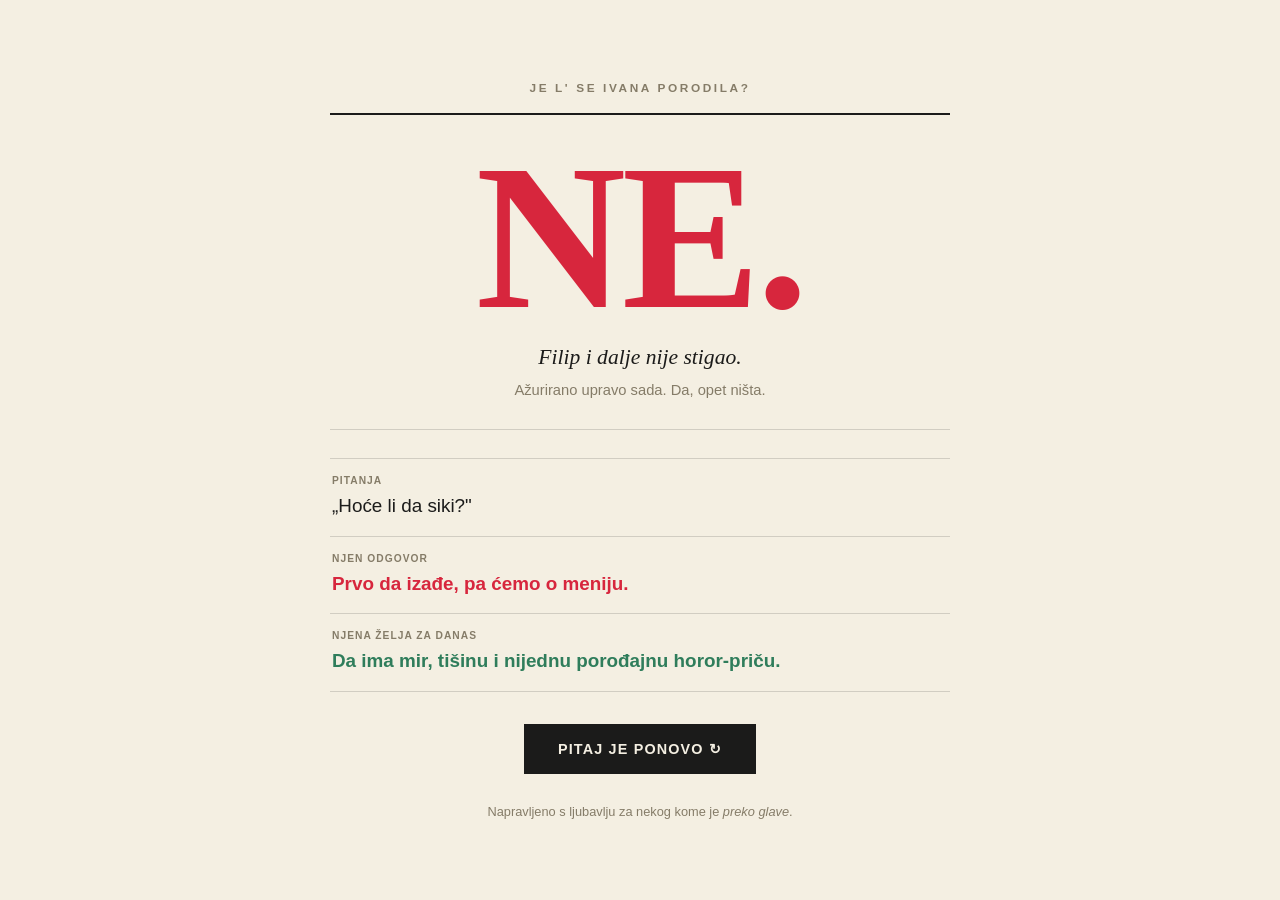
==== index.html @ 2be263d7 "Initial site" ====
<!DOCTYPE html>
<html lang="sr">
<head>
  <meta charset="UTF-8" />
  <meta name="viewport" content="width=device-width, initial-scale=1.0" />
  <title>Je l' se Ivana porodila?</title>
  <meta name="description" content="Zvanični odgovor na najvažnije pitanje današnjice." />

  <!-- Social / OG preview (za slanje na WhatsApp, Viber, itd.) -->
  <meta property="og:type" content="website" />
  <meta property="og:title" content="Je l' se Ivana porodila?" />
  <meta property="og:description" content="Zvanični odgovor na najvažnije pitanje današnjice." />
  <meta property="og:image" content="assets/og/og.png" />
  <meta property="og:image:width" content="1200" />
  <meta property="og:image:height" content="630" />
  <meta name="twitter:card" content="summary_large_image" />
  <meta name="twitter:title" content="Je l' se Ivana porodila?" />
  <meta name="twitter:description" content="Zvanični odgovor na najvažnije pitanje današnjice." />
  <meta name="twitter:image" content="assets/og/og.png" />

  <link rel="icon" href="data:image/svg+xml,<svg xmlns='http://www.w3.org/2000/svg' viewBox='0 0 100 100'><text y='.9em' font-size='90'>🤰</text></svg>" />
  <link rel="stylesheet" href="assets/css/style.css" />
</head>
<body>
  <main class="sheet">
    <p class="kicker">Je l' se Ivana porodila?</p>

    <h1 class="verdict" id="verdict">NE.</h1>

    <p class="subtitle">Filip i dalje nije stigao.</p>
    <p class="status" id="status">…</p>

    <hr class="rule" />

    <dl class="ledger">
      <div class="entry">
        <dt>Pitanja</dt>
        <dd class="text" id="question">…</dd>
      </div>
      <div class="entry">
        <dt>Njen odgovor</dt>
        <dd class="text answer" id="answer">…</dd>
      </div>
      <div class="entry">
        <dt>Njena želja za danas</dt>
        <dd class="text hope" id="hope">…</dd>
      </div>
    </dl>

    <button id="shuffle" class="btn">Pitaj je ponovo &#8635;</button>

    <p class="footer">
      Napravljeno s ljubavlju za nekog kome je <em>preko glave</em>.
    </p>
  </main>

  <script src="assets/js/script.js"></script>
</body>
</html>
---- assets/css/style.css ----
:root {
  --paper: #f4efe2;
  --ink: #1b1b1a;
  --red: #d7263d;
  --green: #2f7d5b;
  --muted: #857c68;
  --rule: rgba(27, 27, 26, 0.16);
}

* { box-sizing: border-box; margin: 0; padding: 0; }

body {
  min-height: 100vh;
  display: grid;
  place-items: center;
  padding: 32px 20px;
  background: var(--paper);
  color: var(--ink);
  font-family: "Helvetica Neue", Helvetica, Arial, sans-serif;
  -webkit-font-smoothing: antialiased;
}

.sheet {
  width: 100%;
  max-width: 620px;
  text-align: center;
}

.kicker {
  text-transform: uppercase;
  letter-spacing: 0.22em;
  font-size: 0.74rem;
  font-weight: 700;
  color: var(--muted);
  padding-bottom: 18px;
  border-bottom: 2px solid var(--ink);
  margin-bottom: 6px;
}

.verdict {
  font-family: Georgia, "Times New Roman", serif;
  font-size: clamp(6rem, 30vw, 13rem);
  line-height: 1;
  font-weight: 700;
  letter-spacing: -0.02em;
  color: var(--red);
  margin: 18px 0 4px;
}

.subtitle {
  font-family: Georgia, "Times New Roman", serif;
  font-style: italic;
  font-size: 1.35rem;
  color: var(--ink);
}

.status {
  font-size: 0.92rem;
  color: var(--muted);
  margin-top: 12px;
  min-height: 1.3em;
}

.rule {
  border: none;
  border-top: 1px solid var(--rule);
  margin: 28px 0;
}

.ledger {
  display: grid;
  gap: 0;
  text-align: left;
}

.entry {
  padding: 16px 2px;
  border-bottom: 1px solid var(--rule);
}
.entry:first-child { border-top: 1px solid var(--rule); }

dt {
  text-transform: uppercase;
  letter-spacing: 0.1em;
  font-size: 0.64rem;
  font-weight: 700;
  color: var(--muted);
  margin-bottom: 7px;
}

.text {
  font-size: 1.18rem;
  line-height: 1.4;
  font-weight: 500;
}
.answer { color: var(--red); font-weight: 600; }
.hope { color: var(--green); font-weight: 600; }

.btn {
  font: inherit;
  font-weight: 700;
  text-transform: uppercase;
  letter-spacing: 0.08em;
  font-size: 0.9rem;
  color: var(--paper);
  background: var(--ink);
  border: 2px solid var(--ink);
  border-radius: 0;
  padding: 15px 32px;
  margin-top: 32px;
  cursor: pointer;
  transition: background 0.12s ease, color 0.12s ease, transform 0.08s ease;
}
.btn:hover { background: var(--red); border-color: var(--red); }
.btn:active { transform: translateY(1px); }

.footer {
  margin-top: 30px;
  font-size: 0.8rem;
  color: var(--muted);
}

/* pop animacija na svakoj promeni */
.pop { animation: pop 0.32s ease; }
@keyframes pop {
  0% { opacity: 0.25; transform: translateY(4px); }
  100% { opacity: 1; transform: translateY(0); }
}

/* —— Režim proslave (body.born) —— */
body.born .verdict { color: var(--green); }
body.born .btn:hover { background: var(--green); border-color: var(--green); }

/* konfete */
.konfeta {
  position: fixed;
  top: -40px;
  z-index: 50;
  pointer-events: none;
  animation-name: pad;
  animation-timing-function: ease-in;
  animation-fill-mode: forwards;
}
@keyframes pad {
  0%   { transform: translateY(0) rotate(0deg); opacity: 1; }
  100% { transform: translateY(105vh) rotate(360deg); opacity: 0.9; }
}
@media (prefers-reduced-motion: reduce) {
  .konfeta { display: none; }
}

@media (max-width: 480px) {
  .subtitle { font-size: 1.15rem; }
  .text { font-size: 1.08rem; }
}
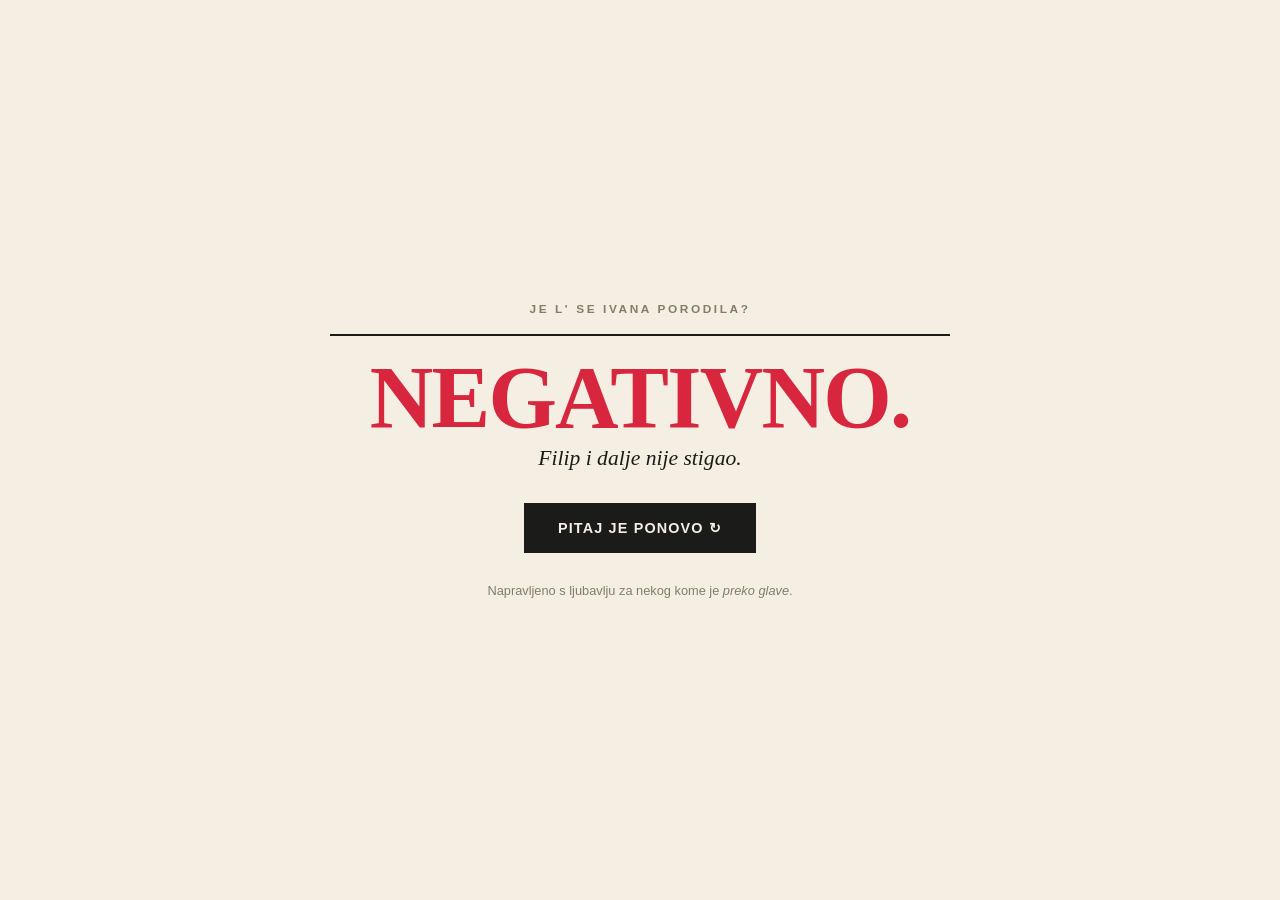
==== commit 94063f0a: "Simple design" ====
--- a/index.html
+++ b/index.html
@@ -27,25 +27,7 @@
 
     <h1 class="verdict" id="verdict">NE.</h1>
 
-    <p class="subtitle">Filip i dalje nije stigao.</p>
-    <p class="status" id="status">…</p>
-
-    <hr class="rule" />
-
-    <dl class="ledger">
-      <div class="entry">
-        <dt>Pitanja</dt>
-        <dd class="text" id="question">…</dd>
-      </div>
-      <div class="entry">
-        <dt>Njen odgovor</dt>
-        <dd class="text answer" id="answer">…</dd>
-      </div>
-      <div class="entry">
-        <dt>Njena želja za danas</dt>
-        <dd class="text hope" id="hope">…</dd>
-      </div>
-    </dl>
+    <p class="subtitle" id="subtitle">Filip i dalje nije stigao.</p>
 
     <button id="shuffle" class="btn">Pitaj je ponovo &#8635;</button>
 
--- a/assets/css/style.css
+++ b/assets/css/style.css
@@ -54,48 +54,6 @@
   color: var(--ink);
 }
 
-.status {
-  font-size: 0.92rem;
-  color: var(--muted);
-  margin-top: 12px;
-  min-height: 1.3em;
-}
-
-.rule {
-  border: none;
-  border-top: 1px solid var(--rule);
-  margin: 28px 0;
-}
-
-.ledger {
-  display: grid;
-  gap: 0;
-  text-align: left;
-}
-
-.entry {
-  padding: 16px 2px;
-  border-bottom: 1px solid var(--rule);
-}
-.entry:first-child { border-top: 1px solid var(--rule); }
-
-dt {
-  text-transform: uppercase;
-  letter-spacing: 0.1em;
-  font-size: 0.64rem;
-  font-weight: 700;
-  color: var(--muted);
-  margin-bottom: 7px;
-}
-
-.text {
-  font-size: 1.18rem;
-  line-height: 1.4;
-  font-weight: 500;
-}
-.answer { color: var(--red); font-weight: 600; }
-.hope { color: var(--green); font-weight: 600; }
-
 .btn {
   font: inherit;
   font-weight: 700;
@@ -151,5 +109,4 @@
 
 @media (max-width: 480px) {
   .subtitle { font-size: 1.15rem; }
-  .text { font-size: 1.08rem; }
 }
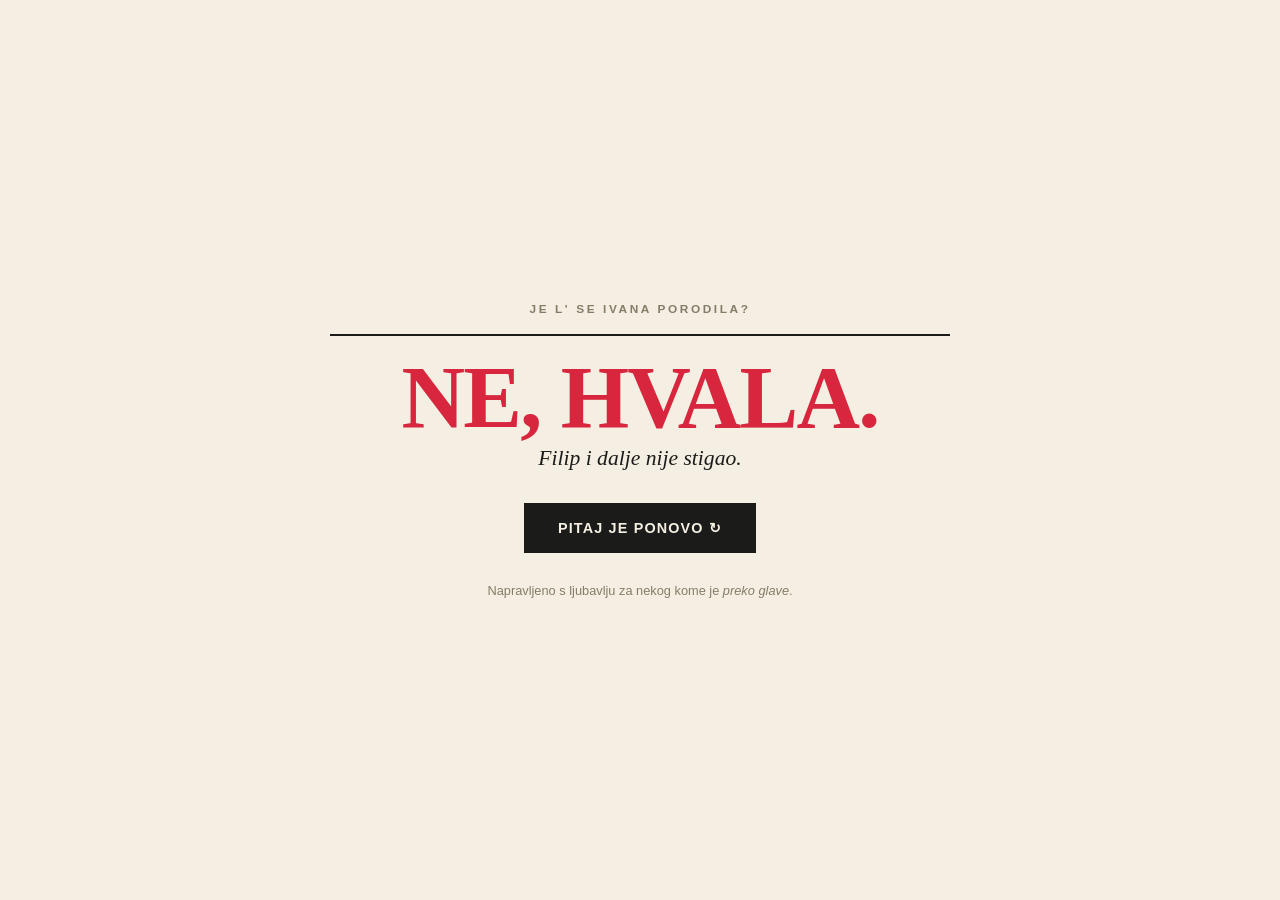
==== commit 530f4029: "Add domain" ====
--- a/index.html
+++ b/index.html
@@ -10,13 +10,9 @@
   <meta property="og:type" content="website" />
   <meta property="og:title" content="Je l' se Ivana porodila?" />
   <meta property="og:description" content="Zvanični odgovor na najvažnije pitanje današnjice." />
-  <meta property="og:image" content="assets/og/og.png" />
-  <meta property="og:image:width" content="1200" />
-  <meta property="og:image:height" content="630" />
-  <meta name="twitter:card" content="summary_large_image" />
+  <meta name="twitter:card" content="summary" />
   <meta name="twitter:title" content="Je l' se Ivana porodila?" />
   <meta name="twitter:description" content="Zvanični odgovor na najvažnije pitanje današnjice." />
-  <meta name="twitter:image" content="assets/og/og.png" />
 
   <link rel="icon" href="data:image/svg+xml,<svg xmlns='http://www.w3.org/2000/svg' viewBox='0 0 100 100'><text y='.9em' font-size='90'>🤰</text></svg>" />
   <link rel="stylesheet" href="assets/css/style.css" />
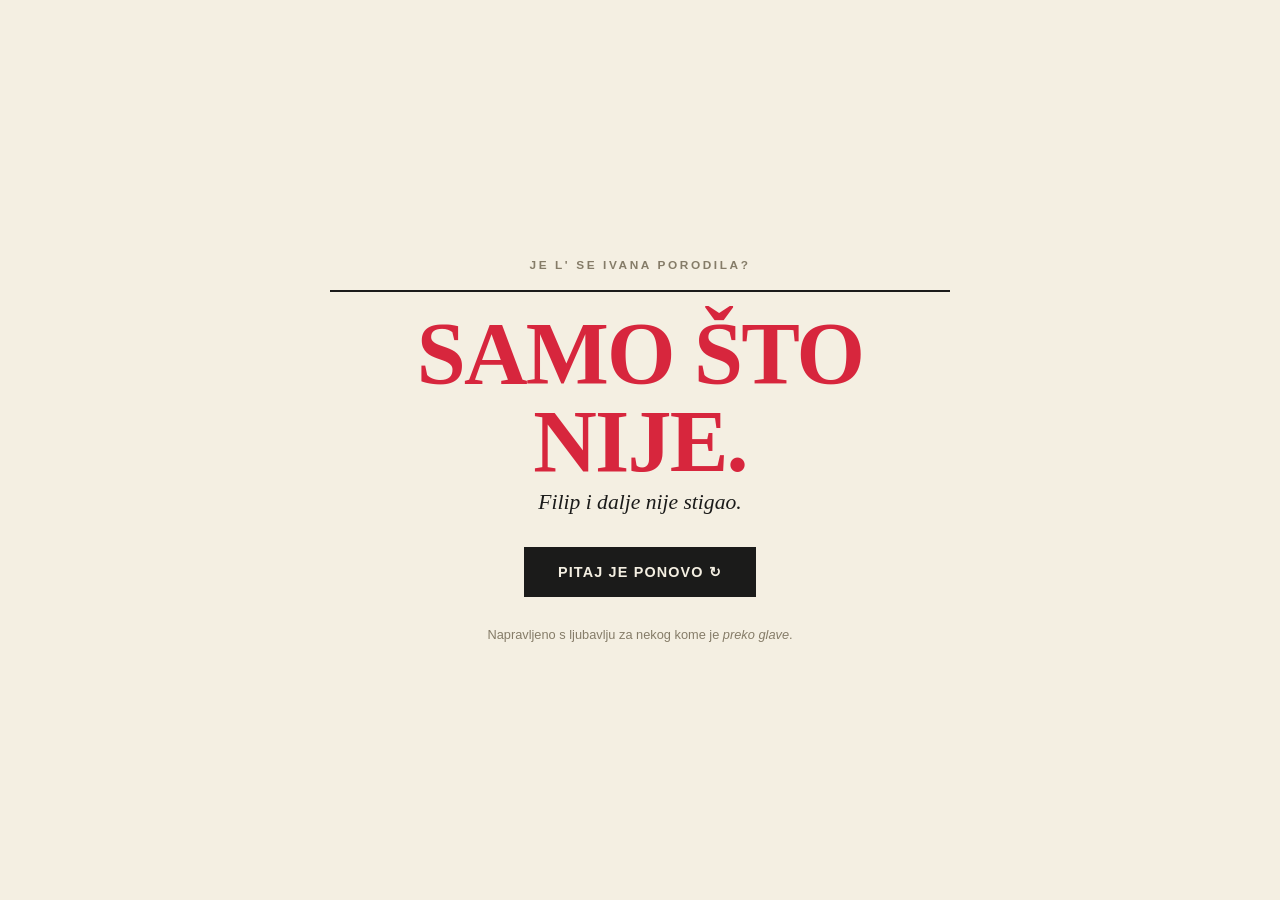
==== commit b17d5787: "Simplify to shuffling verdict + refresh OG image and absolute meta URLs" ====
--- a/index.html
+++ b/index.html
@@ -8,11 +8,16 @@
 
   <!-- Social / OG preview (za slanje na WhatsApp, Viber, itd.) -->
   <meta property="og:type" content="website" />
+  <meta property="og:url" content="https://jelseivanaporodila.com/" />
   <meta property="og:title" content="Je l' se Ivana porodila?" />
   <meta property="og:description" content="Zvanični odgovor na najvažnije pitanje današnjice." />
-  <meta name="twitter:card" content="summary" />
+  <meta property="og:image" content="https://jelseivanaporodila.com/assets/og/og.png" />
+  <meta property="og:image:width" content="1200" />
+  <meta property="og:image:height" content="630" />
+  <meta name="twitter:card" content="summary_large_image" />
   <meta name="twitter:title" content="Je l' se Ivana porodila?" />
   <meta name="twitter:description" content="Zvanični odgovor na najvažnije pitanje današnjice." />
+  <meta name="twitter:image" content="https://jelseivanaporodila.com/assets/og/og.png" />
 
   <link rel="icon" href="data:image/svg+xml,<svg xmlns='http://www.w3.org/2000/svg' viewBox='0 0 100 100'><text y='.9em' font-size='90'>🤰</text></svg>" />
   <link rel="stylesheet" href="assets/css/style.css" />
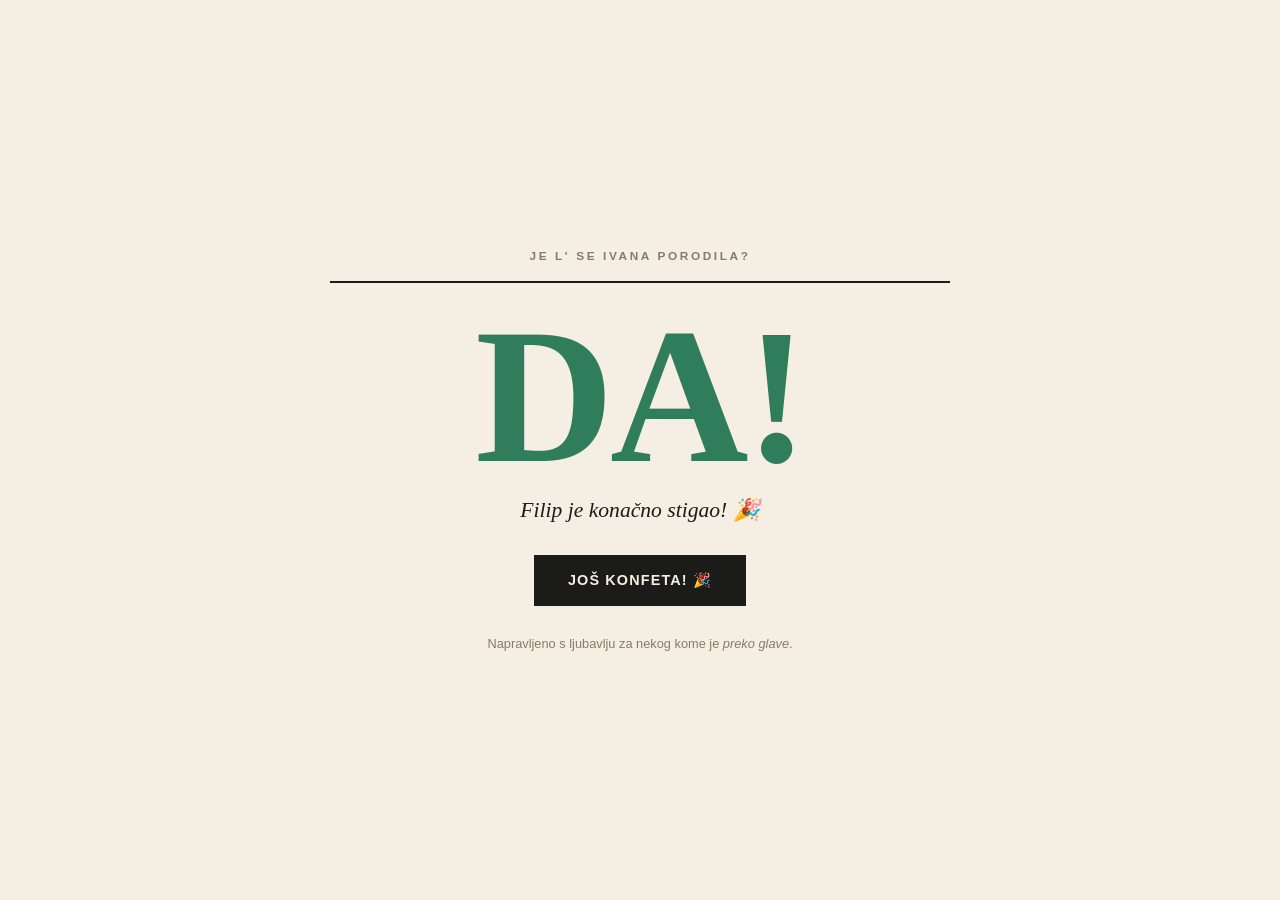
==== commit 0c303fc1: "Version OG image filename (og-v2.png) to bust social caches" ====
--- a/index.html
+++ b/index.html
@@ -11,13 +11,13 @@
   <meta property="og:url" content="https://jelseivanaporodila.com/" />
   <meta property="og:title" content="Je l' se Ivana porodila?" />
   <meta property="og:description" content="Zvanični odgovor na najvažnije pitanje današnjice." />
-  <meta property="og:image" content="https://jelseivanaporodila.com/assets/og/og.png" />
+  <meta property="og:image" content="https://jelseivanaporodila.com/assets/og/og-v2.png" />
   <meta property="og:image:width" content="1200" />
   <meta property="og:image:height" content="630" />
   <meta name="twitter:card" content="summary_large_image" />
   <meta name="twitter:title" content="Je l' se Ivana porodila?" />
   <meta name="twitter:description" content="Zvanični odgovor na najvažnije pitanje današnjice." />
-  <meta name="twitter:image" content="https://jelseivanaporodila.com/assets/og/og.png" />
+  <meta name="twitter:image" content="https://jelseivanaporodila.com/assets/og/og-v2.png" />
 
   <link rel="icon" href="data:image/svg+xml,<svg xmlns='http://www.w3.org/2000/svg' viewBox='0 0 100 100'><text y='.9em' font-size='90'>🤰</text></svg>" />
   <link rel="stylesheet" href="assets/css/style.css" />
--- a/assets/css/style.css
+++ b/assets/css/style.css
@@ -87,7 +87,18 @@
 
 /* —— Režim proslave (body.born) —— */
 body.born .verdict { color: var(--green); }
-body.born .btn:hover { background: var(--green); border-color: var(--green); }
+body.born .btn {
+  animation: pulse-glow 1.7s ease-in-out infinite;
+}
+body.born .btn:hover {
+  background: var(--green);
+  border-color: var(--green);
+  transform: translateY(-2px) scale(1.05);
+}
+@keyframes pulse-glow {
+  0%, 100% { box-shadow: 0 0 0 0 rgba(47, 125, 91, 0); }
+  50%      { box-shadow: 0 0 0 9px rgba(47, 125, 91, 0.18); }
+}
 
 /* konfete */
 .konfeta {
@@ -95,16 +106,18 @@
   top: -40px;
   z-index: 50;
   pointer-events: none;
+  will-change: transform, opacity;
   animation-name: pad;
-  animation-timing-function: ease-in;
+  animation-timing-function: cubic-bezier(0.37, 0.01, 0.53, 1);
   animation-fill-mode: forwards;
 }
 @keyframes pad {
-  0%   { transform: translateY(0) rotate(0deg); opacity: 1; }
-  100% { transform: translateY(105vh) rotate(360deg); opacity: 0.9; }
+  0%   { transform: translate(0, 0) rotate(0deg); opacity: 1; }
+  100% { transform: translate(var(--dx, 0), 110vh) rotate(var(--rot, 360deg)); opacity: 0.9; }
 }
 @media (prefers-reduced-motion: reduce) {
   .konfeta { display: none; }
+  body.born .btn { animation: none; }
 }
 
 @media (max-width: 480px) {
